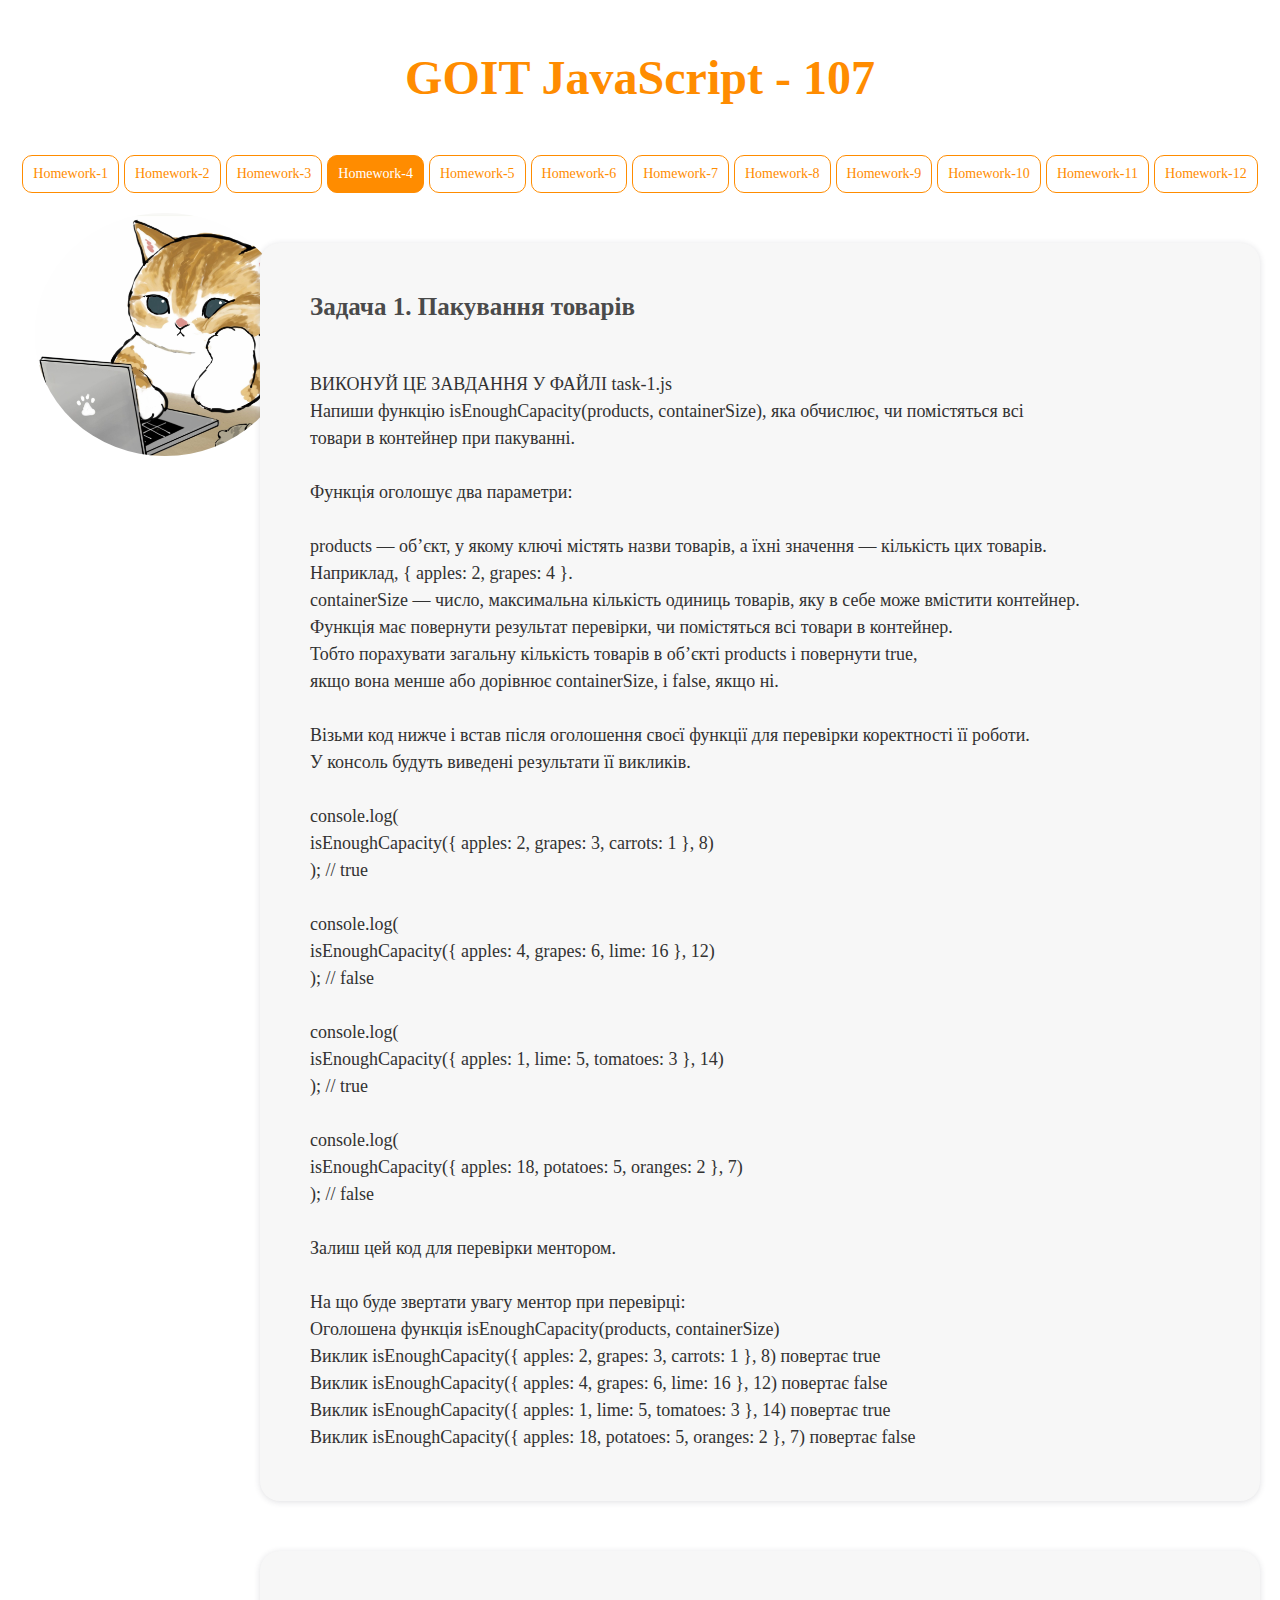
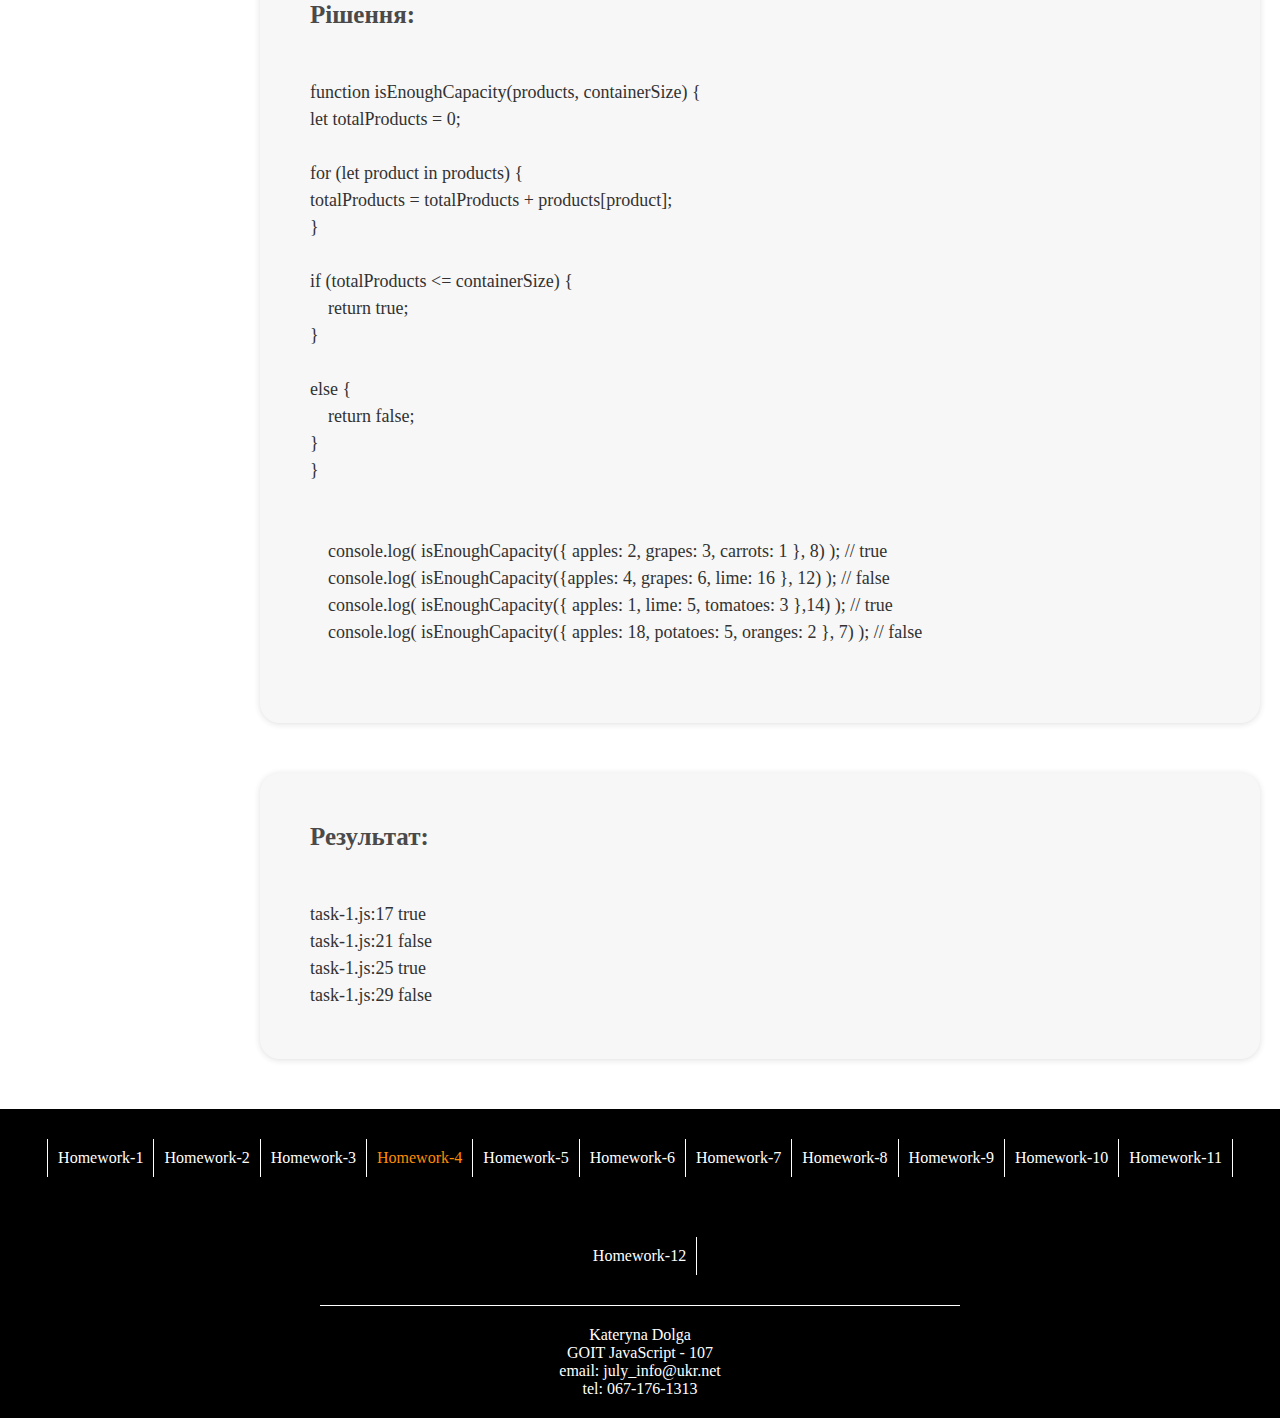
==== hw-4/task-1.html @ fc6fac39 "commit" ====
<!DOCTYPE html>
<html lang="en">
<head>
    <meta charset="UTF-8">
    <meta name="viewport" content="width=device-width, initial-scale=1.0">
<link rel="stylesheet" type="text/css" href="../css/style.css">
<title>JS-GO-IT-HW-1</title>
</head>
<body>

    <!------------------------logo----------------------------------------------------------------->
    <div class="logo">
            <h1>GOIT JavaScript - 107 </h1>
    </div><!------------------------/logo----------------------------------------------------------------->

<!------------------------main-content----------------------------------------------------------------->
<div class="main-content">

<!------------------------menu---------------------------------------------------------------->
<div class="menu">

<nav class="menu">
    <ul class="menu-ul">
        <li class="menu-li"><a href="" class="menu-a">Homework-1</a>
        <ul class="small-menu-ul">
            <li class="small-menu-li"><a href="" class="small-menu-a">task-1</a></li>
            <li class="small-menu-li"><a href="" class="small-menu-a">task-2</a></li>
            <li class="small-menu-li"><a href="" class="small-menu-a">task-3</a></li>
        </ul>
        </li>
        <li class="menu-li"><a href="" class="menu-a">Homework-2</a>
        <ul class="small-menu-ul">
            <li class="small-menu-li"><a href="" class="small-menu-a">task-1</a></li>
            <li class="small-menu-li"><a href="" class="small-menu-a">task-2</a></li>
            <li class="small-menu-li"><a href="" class="small-menu-a">task-3</a></li>
            <li class="small-menu-li"><a href="" class="small-menu-a">task-4</a></li>
        </ul>
        </li>
        <li class="menu-li"><a href="" class="menu-a">Homework-3</a>
        <ul class="small-menu-ul">
            <li class="small-menu-li"><a href="" class="small-menu-a">task-1</a></li>
            <li class="small-menu-li"><a href="" class="small-menu-a">task-2</a></li>
            <li class="small-menu-li"><a href="" class="small-menu-a">task-3</a></li>
        </ul>
        </li>
        <li class="menu-li"><a href="" class="menu-a orange">Homework-4</a>
        <ul class="small-menu-ul">
            <li class="small-menu-li"><a href="task-1.html" class="small-menu-a">task-1</a></li>
            <li class="small-menu-li"><a href="task-2.html" class="small-menu-a">task-2</a></li>
            <li class="small-menu-li"><a href="task-3.html" class="small-menu-a">task-3</a></li>
        </ul>
        </li>
        <li class="menu-li"><a href="" class="menu-a">Homework-5</a></li>
        <li class="menu-li"><a href="" class="menu-a">Homework-6</a></li>
        <li class="menu-li"><a href="" class="menu-a">Homework-7</a></li>
        <li class="menu-li"><a href="" class="menu-a">Homework-8</a></li>
        <li class="menu-li"><a href="" class="menu-a">Homework-9</a></li>
        <li class="menu-li"><a href="" class="menu-a">Homework-10</a></li>
        <li class="menu-li"><a href="" class="menu-a">Homework-11</a></li>
        <li class="menu-li"><a href="" class="menu-a">Homework-12</a></li>
    </ul>
</nav>
</div><!------------------------/menu---------------------------------------------------------------->
<!------------------------foto-content--------------------------------------------------------------->
<div class="foto-content">
<!------------------------foto------------------------------------------------------------------->
<div class="foto">
<img class="cat-it" width="260" src="../img/js.jpg" alt="it-cat">
</div><!------------------------foto----------------------------------------------------------------->
<!------------------------content----------------------------------------------------------------->
<div class="content">
<!------------------------exersice----------------------------------------------------------------->
<div class="exersice">
<h2>Задача 1. Пакування товарів</h2>
<p><pre>
ВИКОНУЙ ЦЕ ЗАВДАННЯ У ФАЙЛІ task-1.js
Напиши функцію isEnoughCapacity(products, containerSize), яка обчислює, чи помістяться всі 
товари в контейнер при пакуванні.

Функція оголошує два параметри:

products — об’єкт, у якому ключі містять назви товарів, а їхні значення — кількість цих товарів. 
Наприклад, { apples: 2, grapes: 4 }.
containerSize — число, максимальна кількість одиниць товарів, яку в себе може вмістити контейнер.
Функція має повернути результат перевірки, чи помістяться всі товари в контейнер. 
Тобто порахувати загальну кількість товарів в об’єкті products і повернути true, 
якщо вона менше або дорівнює containerSize, і false, якщо ні.

Візьми код нижче і встав після оголошення своєї функції для перевірки коректності її роботи. 
У консоль будуть виведені результати її викликів.

console.log(
isEnoughCapacity({ apples: 2, grapes: 3, carrots: 1 }, 8)
); // true

console.log(
isEnoughCapacity({ apples: 4, grapes: 6, lime: 16 }, 12)
); // false

console.log(
isEnoughCapacity({ apples: 1, lime: 5, tomatoes: 3 }, 14)
); // true

console.log(
isEnoughCapacity({ apples: 18, potatoes: 5, oranges: 2 }, 7)
); // false

Залиш цей код для перевірки ментором.

На що буде звертати увагу ментор при перевірці:
Оголошена функція isEnoughCapacity(products, containerSize)
Виклик isEnoughCapacity({ apples: 2, grapes: 3, carrots: 1 }, 8) повертає true
Виклик isEnoughCapacity({ apples: 4, grapes: 6, lime: 16 }, 12) повертає false
Виклик isEnoughCapacity({ apples: 1, lime: 5, tomatoes: 3 }, 14) повертає true
Виклик isEnoughCapacity({ apples: 18, potatoes: 5, oranges: 2 }, 7) повертає false</pre></p>
</div><!------------------------/exersice----------------------------------------------------------------->
<!------------------------Solution----------------------------------------------------------------->
<div class="solution">
    <h2>Рішення:</h2>
<p><pre>function isEnoughCapacity(products, containerSize) {
let totalProducts = 0;

for (let product in products) {
totalProducts = totalProducts + products[product];
}

if (totalProducts <= containerSize) { 
    return true; 
} 

else { 
    return false; 
} 
}


    console.log( isEnoughCapacity({ apples: 2, grapes: 3, carrots: 1 }, 8) ); // true 
    console.log( isEnoughCapacity({apples: 4, grapes: 6, lime: 16 }, 12) ); // false 
    console.log( isEnoughCapacity({ apples: 1, lime: 5, tomatoes: 3 },14) ); // true 
    console.log( isEnoughCapacity({ apples: 18, potatoes: 5, oranges: 2 }, 7) ); // false

</pre>
</p>
</div><!------------------------/solution----------------------------------------------------------------->
<!------------------------result----------------------------------------------------------------->
<div class="result">
    <h2>Результат:</h2>
    <p>
    <pre>task-1.js:17 true
task-1.js:21 false
task-1.js:25 true
task-1.js:29 false
</pre>
</p>
</div><!------------------------/result----------------------------------------------------------------->

</div><!------------------------/content----------------------------------------------------------------->
</div><!------------------------/foto-content---------------------------------------------------------------->
</div><!------------------------/main-content----------------------------------------------------------------->
<!------------------------footer----------------------------------------------------------------->
<div class="footer">
<ul class="footer-menu-ul">
    <li class="footer-menu-li">
        <a class="footer-menu-a footer-line">
            Homework-1
        </a>
    </li>
    <li class="footer-menu-li">
        <a class="footer-menu-a">
            Homework-2
        </a>
    </li>
    <li class="footer-menu-li">
        <a class="footer-menu-a">
            Homework-3
        </a>
    </li>
    <li class="footer-menu-li">
        <a class="footer-menu-a orange-footer">
            Homework-4
        </a>
    </li>
    <li class="footer-menu-li">
        <a class="footer-menu-a">
            Homework-5
        </a>
    </li>
    <li class="footer-menu-li">
        <a class="footer-menu-a">
            Homework-6
        </a>
    </li>
    <li class="footer-menu-li">
        <a class="footer-menu-a">
            Homework-7
        </a>
    </li>
    <li class="footer-menu-li">
        <a class="footer-menu-a">
            Homework-8
        </a>
    </li>
    <li class="footer-menu-li">
        <a class="footer-menu-a">
            Homework-9
        </a>
    </li>
    <li class="footer-menu-li">
        <a class="footer-menu-a">
            Homework-10
        </a>
    </li>
    <li class="footer-menu-li">
        <a class="footer-menu-a">
            Homework-11
        </a>
    </li>
    <li class="footer-menu-li">
        <a class="footer-menu-a">
            Homework-12
        </a>
    </li>
</ul>
<!------------------------footer-info----------------------------------------------------------------->
<div class="footer-info">
    <p>Kateryna Dolga</p>
    <p>GOIT JavaScript - 107</p>
    <p>email: july_info@ukr.net</p>
    <p>tel: 067-176-1313</p>
    <div><!------------------------/footer-info----------------------------------------------------------------->
</div><!------------------------/footer----------------------------------------------------------------->



<script src="./js/task-1.js"></script>
<script src="./js/task-2.js"></script>
<script src="./js/task-3.js"></script>
</body>
</html>
---- css/style.css ----
div{
    borer: 1px solid black;
}

*{
    margin: 0px;
    padding: 0px;
}

h1{
color: rgb(255, 140, 0);
text-align: center;
font-size: 48px;
margin: 50px;

}
   
li{
    list-style-type: none;
}

a{
    text-decoration: none;
}

h2{ color: rgb(74, 74, 74);
    margin-bottom: 50px;
    font-size: 25px;
    font-family: Georgia, 'Times New Roman', Times, serif;
}

.main-content{
    width: 1280px;
    margin: 0px auto;
}
.foto-content{
    margin-top: 50px;
}

.menu-ul{
    z-index: 190;
  display: flex;
flex-direction: row;
    flex-wrap: wrap;
    justify-content: center;
    gap: 5px;
    margin: 20px;
}
.menu-a{
    transition: all 0.5s ease;
    color: rgb(255, 140, 0);
border-radius: 10px;
    display: block;
    font-size: 14px;
    padding: 10px;
    background-color: rgb(255, 255, 255);
    border: 1px solid rgb(255, 140, 0);
}
.menu-a:hover{
    background-color: rgb(255, 140, 0);
    color: white;
    transition-delay: 0.2s;
}
.small-menu-ul{
    z-index: 191;
min-width: 100px;
    position: absolute;
    display: none;
}


.menu-li:hover > .small-menu-ul{
display: initial;

}



.small-menu-a{
    transition: all 0.5s ease;
    width: 100%;
    text-align: center;
    color: rgb(255, 140, 0);
        border-radius: 10px;
     display: block;
        font-size: 16px;
        padding: 7px;
        background-color: rgb(255, 255, 255);
        border: 1px solid rgb(255, 140, 0);
}

.small-menu-a:hover{
        background-color: rgb(255, 140, 0);
            color: white;
            transition-delay: 0.2s;
        
}

.content{
    z-index: 130;
}
.cat-it{
    
    display: inline-block;
    border-radius: 50%;
    position: relative;
    left: 35px;
    top: -30px;
    z-index: 101;
}

.foto-content{
    display: flex;
}

.content pre{
    font-size: 18px;
    line-height: 1.5;
    color: rgb(50, 50, 50);
    font-family:Cambria, Cochin, Georgia, Times, 'Times New Roman', serif;
}
.exersice{
    padding: 50px;
    width: 900px;
    background-color: rgb(247, 247, 247);
    border-radius: 20px;
    box-shadow: 0 1px 6px 0 rgba(46, 47, 66, 0.152);
    margin-bottom: 50px;
}
.solution{
padding: 50px;
    width: 900px;
    background-color: rgb(247, 247, 247);
    border-radius: 20px;
    box-shadow: 0 1px 6px 0 rgba(46, 47, 66, 0.152);
        margin-bottom: 50px;
    margin-bottom: 50px;
}
.result{
padding: 50px;
    width: 900px;
    background-color: rgb(247, 247, 247);
    border-radius: 20px;
    box-shadow: 0 1px 6px 0 rgba(46, 47, 66, 0.152);
        margin-bottom: 50px;
     margin-bottom: 50px;
}
.orange {
    background-color: rgb(255, 140, 0);
    color: white;
}

/*----------------footer----------------------------------------------------------------------------------------------------*/
.footer {
    color: white;
    background-color: black;
    min-height: 200px;
    width: 100%;
}

.orange-footer{
    color: rgb(255, 140, 0);
 
}
.footer p {
    color: white;
}


.footer-menu-li {
    list-style-type: none;
   
}

.footer-menu-ul {
    /*display: flex;
    text-align: center;
    justify-content: center;
    align-items: center;*/
display: flex;
    flex-direction: row;
    flex-wrap: wrap;
    justify-content: center;


}

.footer-menu-a {
    transition: all 0.5s ease;
    display: inline-block;
    margin: 30px 0px;
    font-size: 16px;
    padding: 10px;
  
    border-right: 1px solid white;
}

.footer-menu-a:hover {
    cursor: pointer;
transition-delay: 0.2s;
    color: rgb(255, 140, 0);
}

.footer-info {
    text-align: center;
    border-top: 1px solid white;
    width: 600px;
    padding: 20px;
  
    margin: 0 auto;
}
.footer-line{
    border-left: 1px solid white;
}
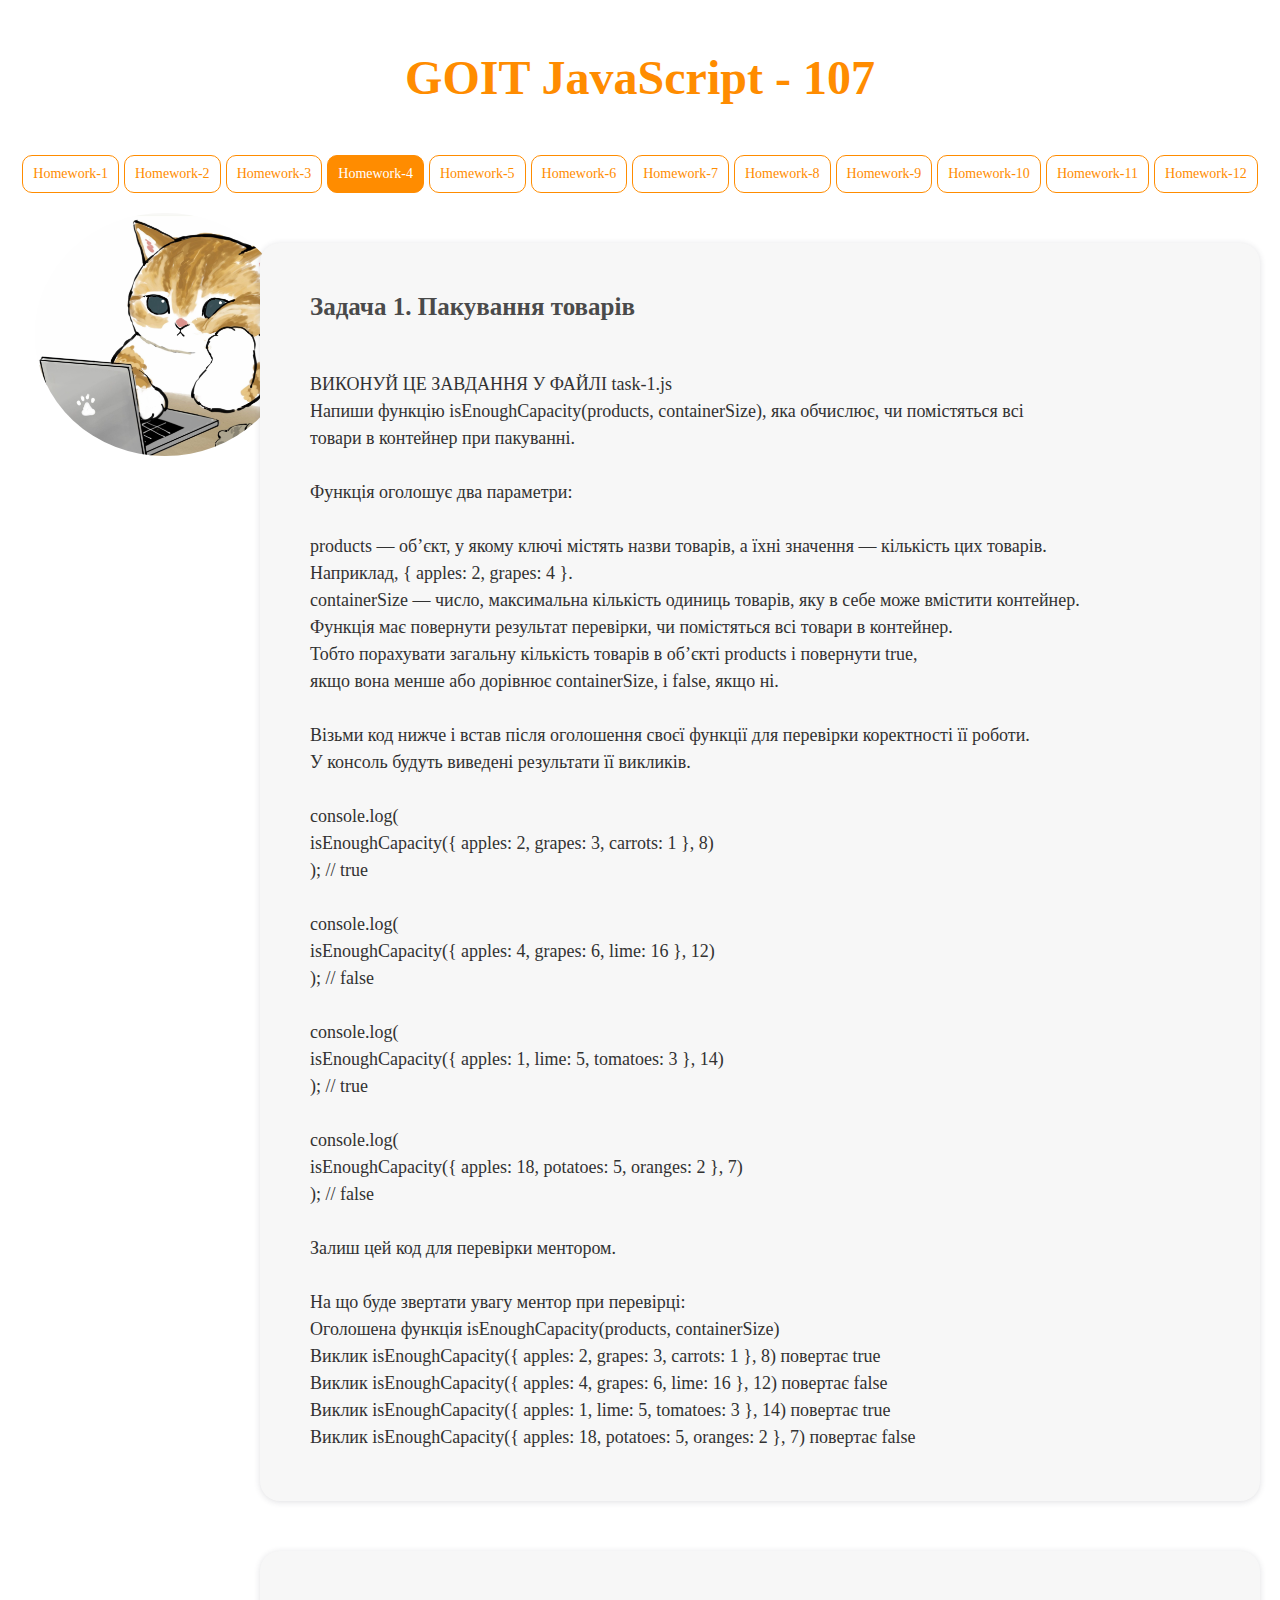
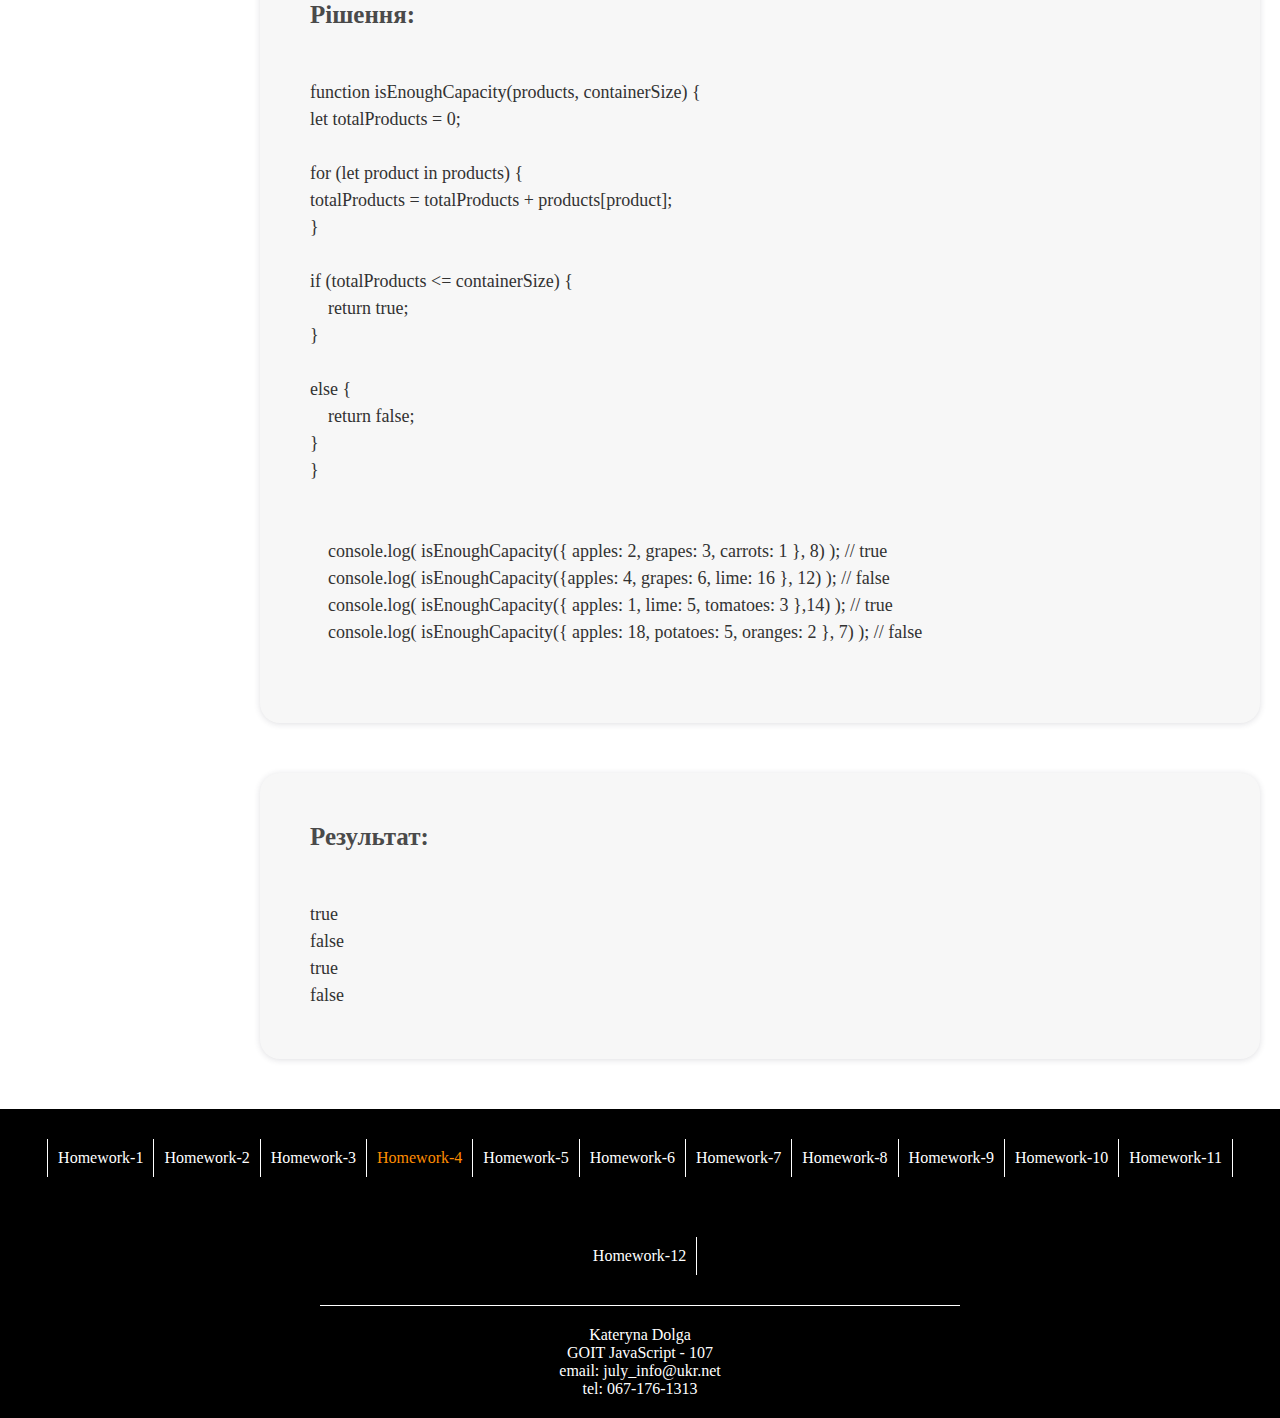
==== commit cfced6c5: "commit" ====
--- a/hw-4/task-1.html
+++ b/hw-4/task-1.html
@@ -10,7 +10,7 @@
 
     <!------------------------logo----------------------------------------------------------------->
     <div class="logo">
-            <h1>GOIT JavaScript - 107 </h1>
+        <h1>  <a href="../index.html" class="logo-a">GOIT JavaScript - 107 </a></h1>
     </div><!------------------------/logo----------------------------------------------------------------->
 
 <!------------------------main-content----------------------------------------------------------------->
@@ -146,10 +146,11 @@
 <div class="result">
     <h2>Результат:</h2>
     <p>
-    <pre>task-1.js:17 true
-task-1.js:21 false
-task-1.js:25 true
-task-1.js:29 false
+    <pre>
+true
+false
+true
+false
 </pre>
 </p>
 </div><!------------------------/result----------------------------------------------------------------->
--- a/css/style.css
+++ b/css/style.css
@@ -28,7 +28,14 @@
     font-size: 25px;
     font-family: Georgia, 'Times New Roman', Times, serif;
 }
-
+.logo-a{
+    cursor: pointer;
+    color: rgb(255, 140, 0);
+}
+.logo-a:hover{
+    color: rgb(255, 123, 0);
+  
+}
 .main-content{
     width: 1280px;
     margin: 0px auto;
